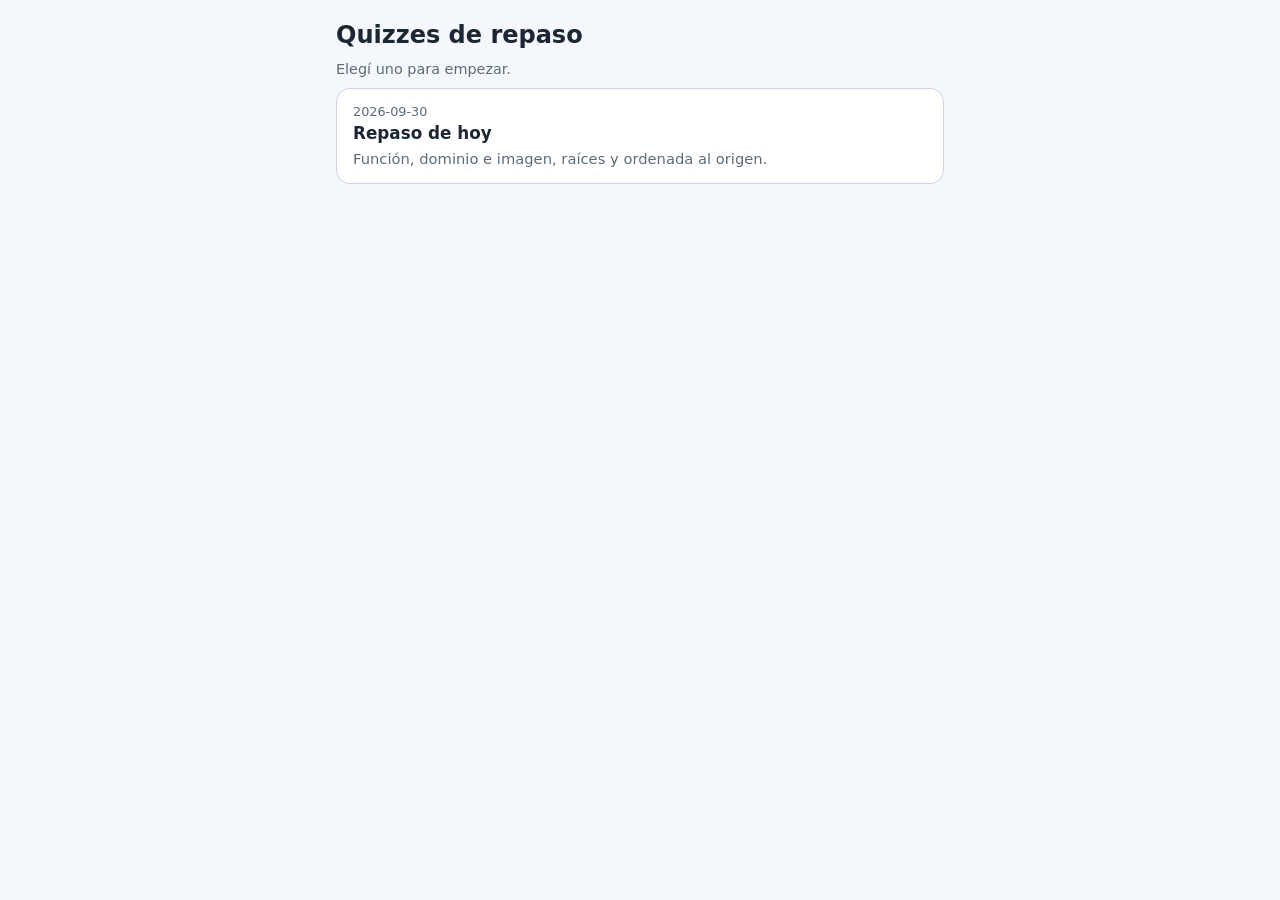
==== index.html @ d6e2f88b "Optimizar quiz para repaso: atajos de teclado, progreso guardado y accesibilidad Agrega atajos de te" ====
<!DOCTYPE html>
<html lang="es-AR">
<head>
<meta charset="utf-8">
<meta name="viewport" content="width=device-width, initial-scale=1, viewport-fit=cover">
<meta name="description" content="Quizzes cortos de repaso de matemática, con gráficos y explicaciones.">
<meta name="theme-color" content="#f4f7fb" media="(prefers-color-scheme: light)">
<meta name="theme-color" content="#10161d" media="(prefers-color-scheme: dark)">
<link rel="icon" type="image/svg+xml" href="favicon.svg">
<link rel="stylesheet" href="style.css?v=2">
<title>Quizzes de repaso</title>
</head>
<body>
<div id="app"><h1>Quizzes de repaso</h1><p class="tip">Cargando…</p></div>
<script>
(async () => {
  const app = document.getElementById("app");
  const esc = s => String(s).replace(/[&<>]/g, c => ({ "&": "&amp;", "<": "&lt;", ">": "&gt;" }[c]));
  const since = ts => {
    const d = Math.floor((Date.now() - ts) / 86400000);
    return d <= 0 ? "hoy" : d === 1 ? "ayer" : `hace ${d} días`;
  };
  const attempt = id => {
    try {
      const raw = localStorage.getItem("mq:" + id);
      return raw ? JSON.parse(raw) : null;
    } catch (e) { return null; }
  };
  try {
    const list = await (await fetch("quizzes/manifest.json", { cache: "no-cache" })).json();
    app.innerHTML = "<h1>Quizzes de repaso</h1><p class='tip'>Elegí uno para empezar.</p>" + list.map(q => {
      const a = attempt(q.id);
      const badge = a ? `<span class="chip">${a.good}/${a.total} · ${since(a.ts)}</span>` : "";
      return `<a class="item" href="quiz.html?q=${encodeURIComponent(q.id)}"><div class="fe">${esc(q.fecha || "")}</div><div class="ti">${esc(q.titulo)} ${badge}</div><div class="de">${esc(q.descripcion || "")}</div></a>`;
    }).join("");
  } catch (e) {
    app.innerHTML = "<h1>Quizzes de repaso</h1><p>No pude cargar la lista.</p>";
  }
})();
</script>
</body>
</html>
---- style.css ----
:root{
  box-sizing:border-box;
  padding-top:env(safe-area-inset-top,0px);
  padding-bottom:env(safe-area-inset-bottom,0px);
  --bg:#f4f7fb;--card:#ffffff;--text:#1d2733;--muted:#5d6b7a;--accent:#2b6cb0;--accent-soft:#e3eefb;
  --ok:#1a7f45;--ok-soft:#e0f4e8;--bad:#b83227;--bad-soft:#fbe5e2;--grid:#d9e0ea;--border:#cbd5e1;
  --blue:#1e6fd9;--green:#1f9d55;--hl:#e08a00;
}
@media (prefers-color-scheme: dark){
  :root:not([data-theme="light"]){
    --bg:#10161d;--card:#1a232d;--text:#e8edf3;--muted:#9aa8b8;--accent:#6aa9ee;--accent-soft:#1e3350;
    --ok:#5fd18c;--ok-soft:#173a29;--bad:#ff8a7d;--bad-soft:#40201d;--grid:#2e3b4a;--border:#3a4756;
    --blue:#5aa2ff;--green:#4fd389;--hl:#ffb347;
  }
}
:root[data-theme="dark"]{
  --bg:#10161d;--card:#1a232d;--text:#e8edf3;--muted:#9aa8b8;--accent:#6aa9ee;--accent-soft:#1e3350;
  --ok:#5fd18c;--ok-soft:#173a29;--bad:#ff8a7d;--bad-soft:#40201d;--grid:#2e3b4a;--border:#3a4756;
  --blue:#5aa2ff;--green:#4fd389;--hl:#ffb347;
}
html{scroll-padding-top:env(safe-area-inset-top,0px)}
*{box-sizing:border-box}
body{margin:0;background:var(--bg);color:var(--text);font-family:system-ui,-apple-system,"Segoe UI",Roboto,"Helvetica Neue",Arial,sans-serif;line-height:1.45;-webkit-text-size-adjust:100%}
#app{max-width:640px;margin:0 auto;padding:18px 16px 40px}
h1{font-size:1.5rem;margin:0 0 6px}
.card{background:var(--card);border:1px solid var(--border);border-radius:16px;padding:18px}
.prog{height:8px;background:var(--grid);border-radius:99px;overflow:hidden;margin-bottom:10px}
.prog>div{height:100%;background:var(--accent);border-radius:99px;transition:width .3s}
.meta{display:flex;justify-content:space-between;align-items:center;gap:8px;font-size:.85rem;color:var(--muted);margin-bottom:10px}
.chip{background:var(--accent-soft);color:var(--accent);padding:3px 10px;border-radius:99px;font-weight:600;font-size:.78rem}
.q{font-size:1.12rem;font-weight:600;margin:0 0 12px}
.gr{width:100%;height:auto;display:block;max-width:420px;margin:4px auto 12px;background:var(--card)}
.gr .gl{stroke:var(--grid);stroke-width:1}
.gr .ax{stroke:var(--text);stroke-width:1.6}
.gr .ln{stroke:var(--accent);stroke-width:2.6;fill:none;stroke-linejoin:round;stroke-linecap:round}
.gr .tk{fill:var(--muted);font-size:10.5px}
.gr .tt{fill:var(--text);font-size:11.5px;font-weight:600}
.gr .dt{fill:var(--accent)}
.gr .op{fill:var(--card);stroke:var(--accent);stroke-width:2.4}
.gr .ring{fill:none;stroke:var(--hl);stroke-width:2.6}
.gr .gd{stroke:var(--hl);stroke-width:1.6;stroke-dasharray:4 4}
.gr .bd{stroke:var(--blue);stroke-width:7;stroke-linecap:butt;opacity:.85}
.gr .bi{stroke:var(--green);stroke-width:7;stroke-linecap:butt;opacity:.85}
.lg{font-size:.82rem;color:var(--muted);text-align:center;margin:-4px 0 10px}
.sw{display:inline-block;width:18px;height:7px;border-radius:2px;vertical-align:middle;margin:0 4px 0 8px}
.opt{display:flex;gap:12px;align-items:flex-start;width:100%;min-height:52px;text-align:left;font:inherit;color:inherit;background:var(--card);border:2px solid var(--border);border-radius:12px;padding:12px 14px;margin:0 0 10px;cursor:pointer}
.opt:hover{border-color:var(--accent)}
.opt .let{flex:0 0 auto;width:26px;height:26px;border-radius:50%;background:var(--accent-soft);color:var(--accent);font-weight:700;display:flex;align-items:center;justify-content:center;font-size:.85rem}
.opt.ok{border-color:var(--ok);background:var(--ok-soft)}
.opt.bad{border-color:var(--bad);background:var(--bad-soft)}
.opt.dim{opacity:.55}
.opt[disabled]{cursor:default}
.opt:focus-visible,.btn:focus-visible{outline:3px solid var(--accent);outline-offset:2px}
#card:focus{outline:none}
@media (prefers-reduced-motion: no-preference){
  .opt.ok{animation:pop .3s ease}
  .opt.bad{animation:shake .3s ease}
  .score{animation:pop .4s ease}
}
@keyframes pop{0%{transform:scale(1)}50%{transform:scale(1.05)}100%{transform:scale(1)}}
@keyframes shake{0%,100%{transform:translateX(0)}25%{transform:translateX(-4px)}75%{transform:translateX(4px)}}
.fb{border-radius:12px;padding:12px 14px;margin:4px 0 12px;font-size:.96rem}
.fb.good{background:var(--ok-soft);border:1px solid var(--ok)}
.fb.wrong{background:var(--bad-soft);border:1px solid var(--bad)}
.btn{font:inherit;font-weight:700;color:#fff;background:var(--accent);border:0;border-radius:12px;padding:13px 20px;min-height:48px;cursor:pointer;width:100%}
:root[data-theme="dark"] .btn{color:#0b1520}
@media (prefers-color-scheme: dark){:root:not([data-theme="light"]) .btn{color:#0b1520}}
.btn.sec{background:transparent;color:var(--accent);border:2px solid var(--accent);margin-top:10px}
.score{font-size:2.6rem;font-weight:800;color:var(--accent);margin:4px 0}
.better{font-size:.92rem;color:var(--ok);font-weight:600;margin:2px 0 8px}
.row{display:flex;align-items:center;gap:10px;margin:10px 0}
.row .nm{flex:1 1 auto;font-size:.92rem}
.row .bar{flex:0 0 38%;height:10px;background:var(--grid);border-radius:99px;overflow:hidden}
.row .bar>div{height:100%;background:var(--ok)}
.row .n{flex:0 0 auto;font-weight:700;font-size:.9rem;min-width:36px;text-align:right}
.tip{font-size:.9rem;color:var(--muted);margin:2px 0 8px}
ul.ideas{padding-left:20px;margin:8px 0 14px}
a{color:var(--accent)}
.top{display:flex;justify-content:space-between;align-items:center;margin-bottom:12px;font-size:.9rem}
.top a{text-decoration:none;font-weight:600}
.item{display:block;text-decoration:none;color:inherit;background:var(--card);border:1px solid var(--border);border-radius:14px;padding:14px 16px;margin:0 0 12px}
.item:hover{border-color:var(--accent)}
.item .ti{font-weight:700;font-size:1.05rem}
.item .ti .chip{margin-left:6px;vertical-align:middle}
.item .fe{font-size:.8rem;color:var(--muted)}
.item .de{font-size:.92rem;color:var(--muted);margin-top:2px}
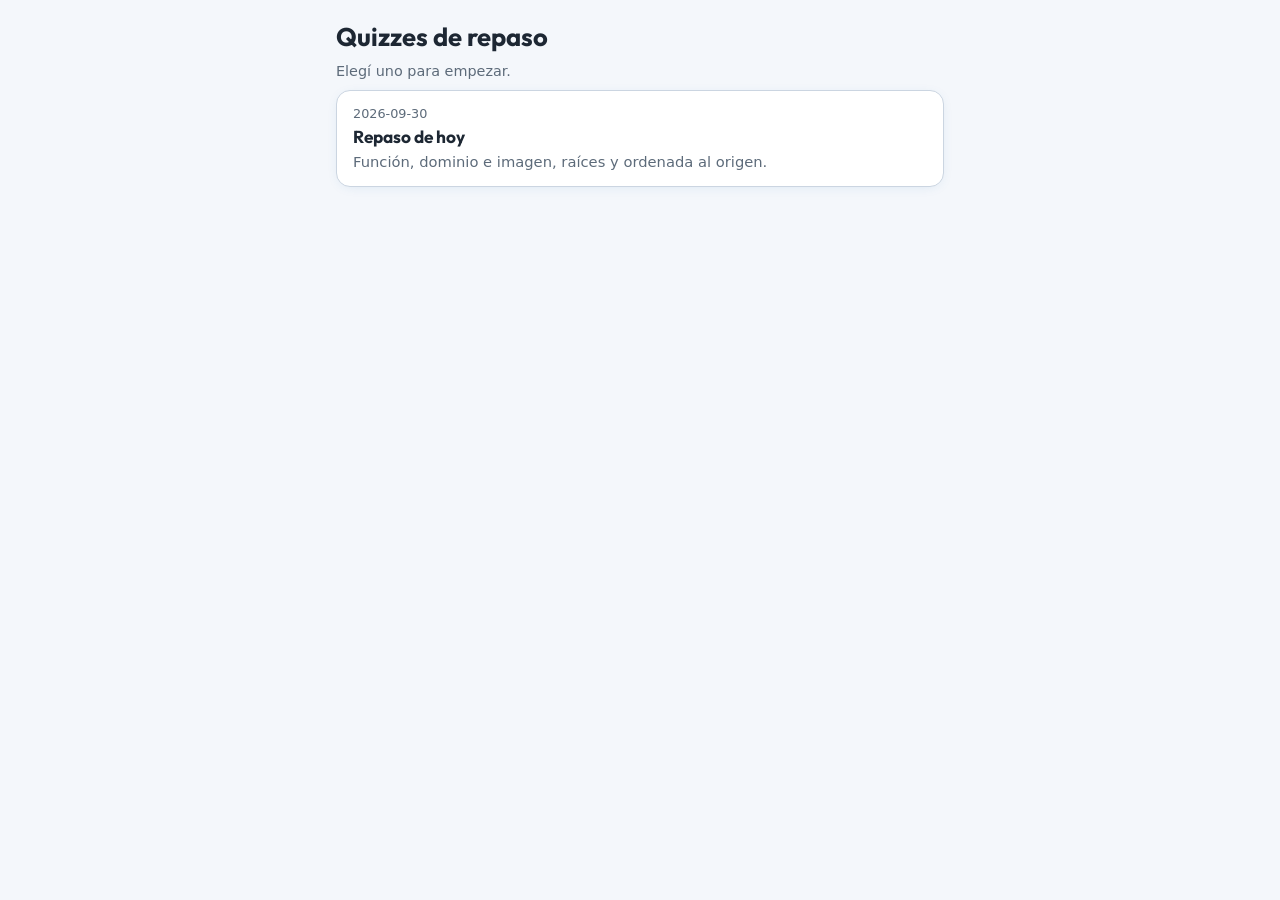
==== commit 7278ebb0: "Rediseñar la interfaz: tipografía, color por tema y anillo de puntaje Suma la fuente Outfit para tít" ====
--- a/index.html
+++ b/index.html
@@ -7,7 +7,10 @@
 <meta name="theme-color" content="#f4f7fb" media="(prefers-color-scheme: light)">
 <meta name="theme-color" content="#10161d" media="(prefers-color-scheme: dark)">
 <link rel="icon" type="image/svg+xml" href="favicon.svg">
-<link rel="stylesheet" href="style.css?v=2">
+<link rel="preconnect" href="https://fonts.googleapis.com">
+<link rel="preconnect" href="https://fonts.gstatic.com" crossorigin>
+<link href="https://fonts.googleapis.com/css2?family=Outfit:wght@500;700;800&display=swap" rel="stylesheet">
+<link rel="stylesheet" href="style.css?v=3">
 <title>Quizzes de repaso</title>
 </head>
 <body>
--- a/style.css
+++ b/style.css
@@ -2,32 +2,45 @@
   box-sizing:border-box;
   padding-top:env(safe-area-inset-top,0px);
   padding-bottom:env(safe-area-inset-bottom,0px);
-  --bg:#f4f7fb;--card:#ffffff;--text:#1d2733;--muted:#5d6b7a;--accent:#2b6cb0;--accent-soft:#e3eefb;
+  --font-display:"Outfit",system-ui,sans-serif;
+  --bg:#f4f7fb;--card:#ffffff;--text:#1d2733;--muted:#5d6b7a;--accent:#2b6cb0;--accent-soft:#e3eefb;--accent2:#7c3aed;
   --ok:#1a7f45;--ok-soft:#e0f4e8;--bad:#b83227;--bad-soft:#fbe5e2;--grid:#d9e0ea;--border:#cbd5e1;
-  --blue:#1e6fd9;--green:#1f9d55;--hl:#e08a00;
+  --blue:#1e6fd9;--green:#1f9d55;--hl:#e08a00;--shadow:rgba(43,108,176,.22);
+  --tag1:#7c3aed;--tag1-soft:#ede9fe;--tag2:#0d9488;--tag2-soft:#ccfbf1;--tag3:#b45309;--tag3-soft:#fef3c7;--tag4:#db2777;--tag4-soft:#fce7f3;
 }
 @media (prefers-color-scheme: dark){
   :root:not([data-theme="light"]){
-    --bg:#10161d;--card:#1a232d;--text:#e8edf3;--muted:#9aa8b8;--accent:#6aa9ee;--accent-soft:#1e3350;
+    --bg:#10161d;--card:#1a232d;--text:#e8edf3;--muted:#9aa8b8;--accent:#6aa9ee;--accent-soft:#1e3350;--accent2:#a78bfa;
     --ok:#5fd18c;--ok-soft:#173a29;--bad:#ff8a7d;--bad-soft:#40201d;--grid:#2e3b4a;--border:#3a4756;
-    --blue:#5aa2ff;--green:#4fd389;--hl:#ffb347;
+    --blue:#5aa2ff;--green:#4fd389;--hl:#ffb347;--shadow:rgba(0,0,0,.45);
+    --tag1:#a78bfa;--tag1-soft:#2e2350;--tag2:#2dd4bf;--tag2-soft:#0f3b37;--tag3:#fbbf24;--tag3-soft:#453210;--tag4:#f472b6;--tag4-soft:#4a1530;
   }
 }
 :root[data-theme="dark"]{
-  --bg:#10161d;--card:#1a232d;--text:#e8edf3;--muted:#9aa8b8;--accent:#6aa9ee;--accent-soft:#1e3350;
+  --bg:#10161d;--card:#1a232d;--text:#e8edf3;--muted:#9aa8b8;--accent:#6aa9ee;--accent-soft:#1e3350;--accent2:#a78bfa;
   --ok:#5fd18c;--ok-soft:#173a29;--bad:#ff8a7d;--bad-soft:#40201d;--grid:#2e3b4a;--border:#3a4756;
-  --blue:#5aa2ff;--green:#4fd389;--hl:#ffb347;
+  --blue:#5aa2ff;--green:#4fd389;--hl:#ffb347;--shadow:rgba(0,0,0,.45);
+  --tag1:#a78bfa;--tag1-soft:#2e2350;--tag2:#2dd4bf;--tag2-soft:#0f3b37;--tag3:#fbbf24;--tag3-soft:#453210;--tag4:#f472b6;--tag4-soft:#4a1530;
 }
 html{scroll-padding-top:env(safe-area-inset-top,0px)}
 *{box-sizing:border-box}
 body{margin:0;background:var(--bg);color:var(--text);font-family:system-ui,-apple-system,"Segoe UI",Roboto,"Helvetica Neue",Arial,sans-serif;line-height:1.45;-webkit-text-size-adjust:100%}
 #app{max-width:640px;margin:0 auto;padding:18px 16px 40px}
-h1{font-size:1.5rem;margin:0 0 6px}
-.card{background:var(--card);border:1px solid var(--border);border-radius:16px;padding:18px}
+h1{font-family:var(--font-display);font-size:1.6rem;font-weight:700;margin:0 0 6px}
+.card{background:var(--card);border:1px solid var(--border);border-radius:16px;padding:18px;box-shadow:0 2px 14px -6px var(--shadow)}
 .prog{height:8px;background:var(--grid);border-radius:99px;overflow:hidden;margin-bottom:10px}
-.prog>div{height:100%;background:var(--accent);border-radius:99px;transition:width .3s}
+.prog>div{height:100%;background:linear-gradient(90deg,var(--accent),var(--accent2));border-radius:99px;transition:width .3s}
 .meta{display:flex;justify-content:space-between;align-items:center;gap:8px;font-size:.85rem;color:var(--muted);margin-bottom:10px}
-.chip{background:var(--accent-soft);color:var(--accent);padding:3px 10px;border-radius:99px;font-weight:600;font-size:.78rem}
+.chip{font-family:var(--font-display);background:var(--accent-soft);color:var(--accent);padding:3px 10px;border-radius:99px;font-weight:600;font-size:.78rem}
+.chip.t1{background:var(--tag1-soft);color:var(--tag1)}
+.chip.t2{background:var(--tag2-soft);color:var(--tag2)}
+.chip.t3{background:var(--tag3-soft);color:var(--tag3)}
+.chip.t4{background:var(--tag4-soft);color:var(--tag4)}
+.dot{width:10px;height:10px;border-radius:50%;flex:0 0 auto;background:var(--accent)}
+.dot.t1{background:var(--tag1)}
+.dot.t2{background:var(--tag2)}
+.dot.t3{background:var(--tag3)}
+.dot.t4{background:var(--tag4)}
 .q{font-size:1.12rem;font-weight:600;margin:0 0 12px}
 .gr{width:100%;height:auto;display:block;max-width:420px;margin:4px auto 12px;background:var(--card)}
 .gr .gl{stroke:var(--grid);stroke-width:1}
@@ -59,17 +72,26 @@
 }
 @keyframes pop{0%{transform:scale(1)}50%{transform:scale(1.05)}100%{transform:scale(1)}}
 @keyframes shake{0%,100%{transform:translateX(0)}25%{transform:translateX(-4px)}75%{transform:translateX(4px)}}
-.fb{border-radius:12px;padding:12px 14px;margin:4px 0 12px;font-size:.96rem}
+.fb{display:flex;gap:10px;align-items:flex-start;border-radius:12px;padding:12px 14px;margin:4px 0 12px;font-size:.96rem}
 .fb.good{background:var(--ok-soft);border:1px solid var(--ok)}
 .fb.wrong{background:var(--bad-soft);border:1px solid var(--bad)}
-.btn{font:inherit;font-weight:700;color:#fff;background:var(--accent);border:0;border-radius:12px;padding:13px 20px;min-height:48px;cursor:pointer;width:100%}
+.fi{flex:0 0 auto;width:22px;height:22px;margin-top:2px}
+.fi.good{fill:var(--ok)}
+.fi.wrong{fill:var(--bad)}
+.btn{font:inherit;font-family:var(--font-display);font-weight:700;color:#fff;background:linear-gradient(135deg,var(--accent),var(--accent2));border:0;border-radius:12px;padding:13px 20px;min-height:48px;cursor:pointer;width:100%;box-shadow:0 6px 16px -6px var(--shadow);transition:transform .15s ease}
+.btn:active{transform:scale(.97)}
 :root[data-theme="dark"] .btn{color:#0b1520}
 @media (prefers-color-scheme: dark){:root:not([data-theme="light"]) .btn{color:#0b1520}}
-.btn.sec{background:transparent;color:var(--accent);border:2px solid var(--accent);margin-top:10px}
-.score{font-size:2.6rem;font-weight:800;color:var(--accent);margin:4px 0}
+.btn.sec{background:transparent;color:var(--accent);border:2px solid var(--accent);margin-top:10px;box-shadow:none}
+.ring-sc{width:150px;height:150px;display:block;margin:4px auto}
+.ring-bg{fill:none;stroke:var(--grid);stroke-width:12}
+.ring-fg{fill:none;stroke:var(--accent);stroke-width:12;stroke-linecap:round;transform-origin:65px 65px;transform:rotate(-90deg)}
+@media (prefers-reduced-motion: no-preference){.ring-fg{transition:stroke-dashoffset .7s ease}}
+.ring-n{fill:var(--text);font-family:var(--font-display);font-size:26px;font-weight:800}
+.ring-l{fill:var(--muted);font-size:11px}
 .better{font-size:.92rem;color:var(--ok);font-weight:600;margin:2px 0 8px}
 .row{display:flex;align-items:center;gap:10px;margin:10px 0}
-.row .nm{flex:1 1 auto;font-size:.92rem}
+.row .nm{flex:1 1 auto;font-size:.92rem;display:flex;align-items:center;gap:8px}
 .row .bar{flex:0 0 38%;height:10px;background:var(--grid);border-radius:99px;overflow:hidden}
 .row .bar>div{height:100%;background:var(--ok)}
 .row .n{flex:0 0 auto;font-weight:700;font-size:.9rem;min-width:36px;text-align:right}
@@ -78,9 +100,9 @@
 a{color:var(--accent)}
 .top{display:flex;justify-content:space-between;align-items:center;margin-bottom:12px;font-size:.9rem}
 .top a{text-decoration:none;font-weight:600}
-.item{display:block;text-decoration:none;color:inherit;background:var(--card);border:1px solid var(--border);border-radius:14px;padding:14px 16px;margin:0 0 12px}
-.item:hover{border-color:var(--accent)}
-.item .ti{font-weight:700;font-size:1.05rem}
+.item{display:block;text-decoration:none;color:inherit;background:var(--card);border:1px solid var(--border);border-radius:14px;padding:14px 16px;margin:0 0 12px;box-shadow:0 2px 14px -6px var(--shadow);transition:transform .15s ease}
+.item:hover{border-color:var(--accent);transform:translateY(-2px)}
+.item .ti{font-family:var(--font-display);font-weight:700;font-size:1.08rem}
 .item .ti .chip{margin-left:6px;vertical-align:middle}
 .item .fe{font-size:.8rem;color:var(--muted)}
 .item .de{font-size:.92rem;color:var(--muted);margin-top:2px}
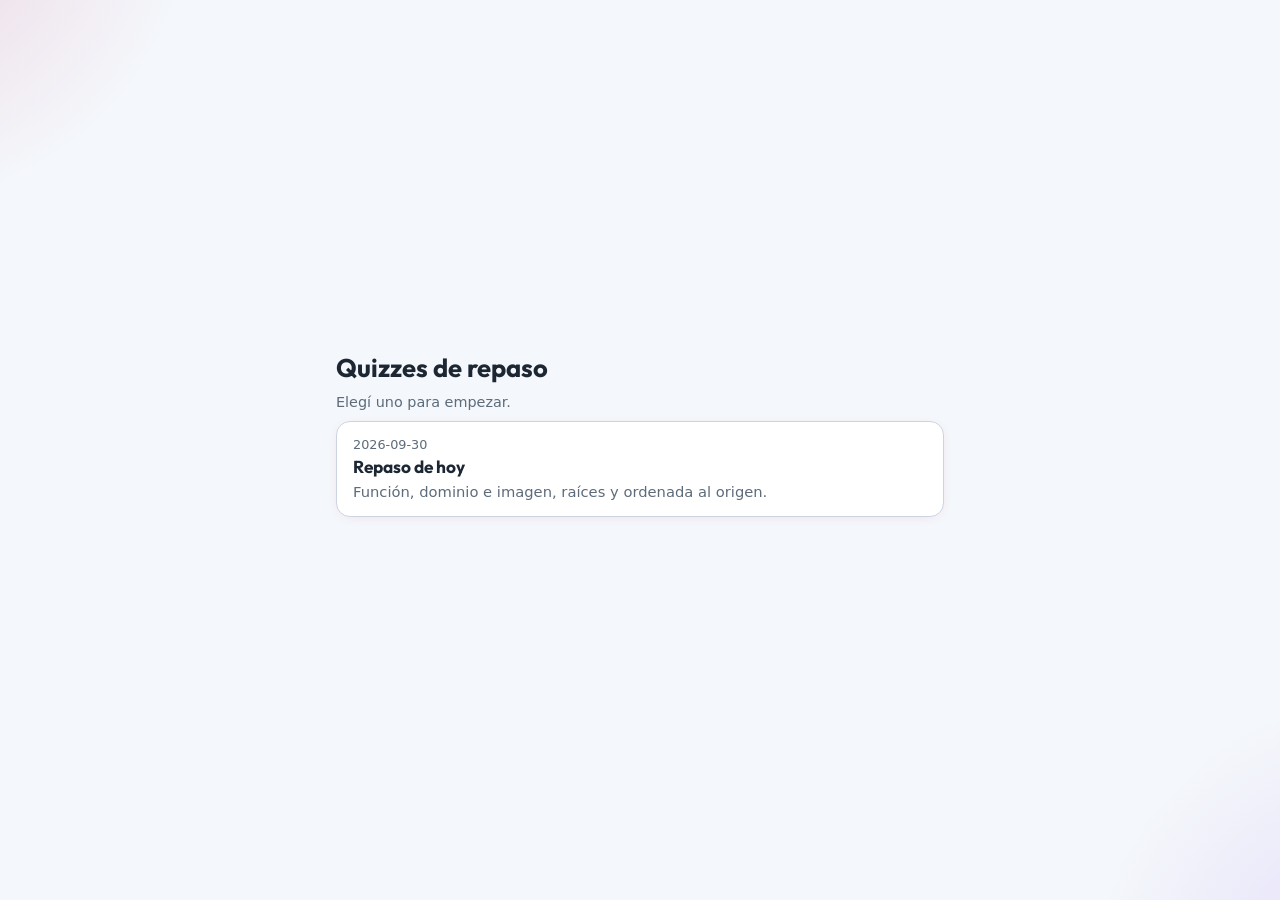
==== commit 0621b790: "Paleta más vibrante, letras de opciones a color, confetti y centrado vertical Reemplaza el celeste c" ====
--- a/index.html
+++ b/index.html
@@ -10,7 +10,7 @@
 <link rel="preconnect" href="https://fonts.googleapis.com">
 <link rel="preconnect" href="https://fonts.gstatic.com" crossorigin>
 <link href="https://fonts.googleapis.com/css2?family=Outfit:wght@500;700;800&display=swap" rel="stylesheet">
-<link rel="stylesheet" href="style.css?v=3">
+<link rel="stylesheet" href="style.css?v=4">
 <title>Quizzes de repaso</title>
 </head>
 <body>
--- a/style.css
+++ b/style.css
@@ -3,29 +3,38 @@
   padding-top:env(safe-area-inset-top,0px);
   padding-bottom:env(safe-area-inset-bottom,0px);
   --font-display:"Outfit",system-ui,sans-serif;
-  --bg:#f4f7fb;--card:#ffffff;--text:#1d2733;--muted:#5d6b7a;--accent:#2b6cb0;--accent-soft:#e3eefb;--accent2:#7c3aed;
+  --bg:#f4f7fb;--card:#ffffff;--text:#1d2733;--muted:#5d6b7a;--accent:#c2255c;--accent-soft:#fde3ef;--accent2:#7c3aed;
   --ok:#1a7f45;--ok-soft:#e0f4e8;--bad:#b83227;--bad-soft:#fbe5e2;--grid:#d9e0ea;--border:#cbd5e1;
-  --blue:#1e6fd9;--green:#1f9d55;--hl:#e08a00;--shadow:rgba(43,108,176,.22);
-  --tag1:#7c3aed;--tag1-soft:#ede9fe;--tag2:#0d9488;--tag2-soft:#ccfbf1;--tag3:#b45309;--tag3-soft:#fef3c7;--tag4:#db2777;--tag4-soft:#fce7f3;
+  --blue:#1e6fd9;--green:#1f9d55;--hl:#e08a00;--shadow:rgba(194,37,92,.2);
+  --blob1:rgba(194,37,92,.16);--blob2:rgba(124,58,237,.14);
+  --tag1:#7c3aed;--tag1-soft:#ede9fe;--tag2:#0d9488;--tag2-soft:#ccfbf1;--tag3:#c2410c;--tag3-soft:#ffedd5;--tag4:#2b6cb0;--tag4-soft:#e3eefb;
 }
 @media (prefers-color-scheme: dark){
   :root:not([data-theme="light"]){
-    --bg:#10161d;--card:#1a232d;--text:#e8edf3;--muted:#9aa8b8;--accent:#6aa9ee;--accent-soft:#1e3350;--accent2:#a78bfa;
+    --bg:#10161d;--card:#1a232d;--text:#e8edf3;--muted:#9aa8b8;--accent:#ff8fc7;--accent-soft:#3a1f30;--accent2:#a78bfa;
     --ok:#5fd18c;--ok-soft:#173a29;--bad:#ff8a7d;--bad-soft:#40201d;--grid:#2e3b4a;--border:#3a4756;
     --blue:#5aa2ff;--green:#4fd389;--hl:#ffb347;--shadow:rgba(0,0,0,.45);
-    --tag1:#a78bfa;--tag1-soft:#2e2350;--tag2:#2dd4bf;--tag2-soft:#0f3b37;--tag3:#fbbf24;--tag3-soft:#453210;--tag4:#f472b6;--tag4-soft:#4a1530;
+    --blob1:rgba(255,143,199,.16);--blob2:rgba(167,139,250,.16);
+    --tag1:#a78bfa;--tag1-soft:#2e2350;--tag2:#2dd4bf;--tag2-soft:#0f3b37;--tag3:#fb923c;--tag3-soft:#452710;--tag4:#6aa9ee;--tag4-soft:#1e3350;
   }
 }
 :root[data-theme="dark"]{
-  --bg:#10161d;--card:#1a232d;--text:#e8edf3;--muted:#9aa8b8;--accent:#6aa9ee;--accent-soft:#1e3350;--accent2:#a78bfa;
+  --bg:#10161d;--card:#1a232d;--text:#e8edf3;--muted:#9aa8b8;--accent:#ff8fc7;--accent-soft:#3a1f30;--accent2:#a78bfa;
   --ok:#5fd18c;--ok-soft:#173a29;--bad:#ff8a7d;--bad-soft:#40201d;--grid:#2e3b4a;--border:#3a4756;
   --blue:#5aa2ff;--green:#4fd389;--hl:#ffb347;--shadow:rgba(0,0,0,.45);
-  --tag1:#a78bfa;--tag1-soft:#2e2350;--tag2:#2dd4bf;--tag2-soft:#0f3b37;--tag3:#fbbf24;--tag3-soft:#453210;--tag4:#f472b6;--tag4-soft:#4a1530;
+  --blob1:rgba(255,143,199,.16);--blob2:rgba(167,139,250,.16);
+  --tag1:#a78bfa;--tag1-soft:#2e2350;--tag2:#2dd4bf;--tag2-soft:#0f3b37;--tag3:#fb923c;--tag3-soft:#452710;--tag4:#6aa9ee;--tag4-soft:#1e3350;
 }
 html{scroll-padding-top:env(safe-area-inset-top,0px)}
 *{box-sizing:border-box}
-body{margin:0;background:var(--bg);color:var(--text);font-family:system-ui,-apple-system,"Segoe UI",Roboto,"Helvetica Neue",Arial,sans-serif;line-height:1.45;-webkit-text-size-adjust:100%}
-#app{max-width:640px;margin:0 auto;padding:18px 16px 40px}
+body{
+  margin:0;color:var(--text);font-family:system-ui,-apple-system,"Segoe UI",Roboto,"Helvetica Neue",Arial,sans-serif;line-height:1.45;-webkit-text-size-adjust:100%;
+  background:radial-gradient(420px circle at -8% -10%,var(--blob1),transparent 70%),radial-gradient(420px circle at 108% 110%,var(--blob2),transparent 70%),var(--bg);
+  background-attachment:fixed;
+  min-height:100vh;min-height:100dvh;display:flex;flex-direction:column;
+  justify-content:center;justify-content:safe center;
+}
+#app{width:100%;max-width:640px;margin:0 auto;padding:18px 16px 40px}
 h1{font-family:var(--font-display);font-size:1.6rem;font-weight:700;margin:0 0 6px}
 .card{background:var(--card);border:1px solid var(--border);border-radius:16px;padding:18px;box-shadow:0 2px 14px -6px var(--shadow)}
 .prog{height:8px;background:var(--grid);border-radius:99px;overflow:hidden;margin-bottom:10px}
@@ -59,6 +68,9 @@
 .opt{display:flex;gap:12px;align-items:flex-start;width:100%;min-height:52px;text-align:left;font:inherit;color:inherit;background:var(--card);border:2px solid var(--border);border-radius:12px;padding:12px 14px;margin:0 0 10px;cursor:pointer}
 .opt:hover{border-color:var(--accent)}
 .opt .let{flex:0 0 auto;width:26px;height:26px;border-radius:50%;background:var(--accent-soft);color:var(--accent);font-weight:700;display:flex;align-items:center;justify-content:center;font-size:.85rem}
+.opt .let.t1{background:var(--tag1-soft);color:var(--tag1)}
+.opt .let.t2{background:var(--tag2-soft);color:var(--tag2)}
+.opt .let.t3{background:var(--tag3-soft);color:var(--tag3)}
 .opt.ok{border-color:var(--ok);background:var(--ok-soft)}
 .opt.bad{border-color:var(--bad);background:var(--bad-soft)}
 .opt.dim{opacity:.55}
@@ -68,10 +80,14 @@
 @media (prefers-reduced-motion: no-preference){
   .opt.ok{animation:pop .3s ease}
   .opt.bad{animation:shake .3s ease}
-  .score{animation:pop .4s ease}
+  .ring-n{animation:pop .4s ease}
 }
 @keyframes pop{0%{transform:scale(1)}50%{transform:scale(1.05)}100%{transform:scale(1)}}
 @keyframes shake{0%,100%{transform:translateX(0)}25%{transform:translateX(-4px)}75%{transform:translateX(4px)}}
+.confetti{position:fixed;inset:0;pointer-events:none;overflow:hidden;z-index:50}
+.confetti span{position:absolute;top:-24px;width:8px;height:14px;border-radius:2px;opacity:.9;animation:fall linear forwards}
+@keyframes fall{to{transform:translateY(112vh) rotate(360deg);opacity:.15}}
+@media (prefers-reduced-motion: reduce){.confetti{display:none}}
 .fb{display:flex;gap:10px;align-items:flex-start;border-radius:12px;padding:12px 14px;margin:4px 0 12px;font-size:.96rem}
 .fb.good{background:var(--ok-soft);border:1px solid var(--ok)}
 .fb.wrong{background:var(--bad-soft);border:1px solid var(--bad)}
@@ -85,9 +101,9 @@
 .btn.sec{background:transparent;color:var(--accent);border:2px solid var(--accent);margin-top:10px;box-shadow:none}
 .ring-sc{width:150px;height:150px;display:block;margin:4px auto}
 .ring-bg{fill:none;stroke:var(--grid);stroke-width:12}
-.ring-fg{fill:none;stroke:var(--accent);stroke-width:12;stroke-linecap:round;transform-origin:65px 65px;transform:rotate(-90deg)}
+.ring-fg{fill:none;stroke:url(#ringGrad);stroke-width:12;stroke-linecap:round;transform-origin:65px 65px;transform:rotate(-90deg)}
 @media (prefers-reduced-motion: no-preference){.ring-fg{transition:stroke-dashoffset .7s ease}}
-.ring-n{fill:var(--text);font-family:var(--font-display);font-size:26px;font-weight:800}
+.ring-n{fill:var(--text);font-family:var(--font-display);font-size:26px;font-weight:800;transform-box:fill-box;transform-origin:center}
 .ring-l{fill:var(--muted);font-size:11px}
 .better{font-size:.92rem;color:var(--ok);font-weight:600;margin:2px 0 8px}
 .row{display:flex;align-items:center;gap:10px;margin:10px 0}
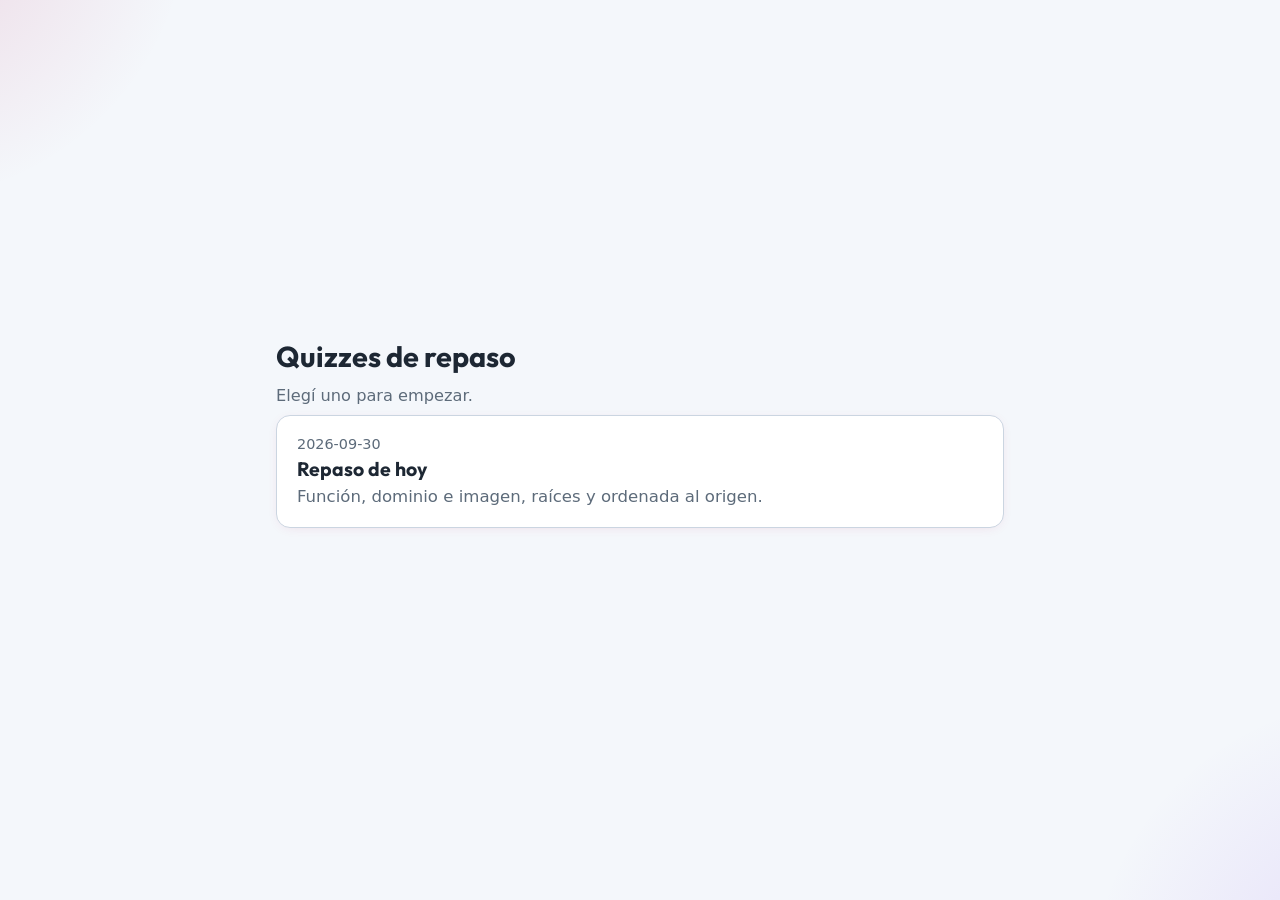
==== commit 19c33781: "Escalar la interfaz en pantallas de escritorio En desktop la tarjeta quedaba con el mismo tamaño pen" ====
--- a/index.html
+++ b/index.html
@@ -10,7 +10,7 @@
 <link rel="preconnect" href="https://fonts.googleapis.com">
 <link rel="preconnect" href="https://fonts.gstatic.com" crossorigin>
 <link href="https://fonts.googleapis.com/css2?family=Outfit:wght@500;700;800&display=swap" rel="stylesheet">
-<link rel="stylesheet" href="style.css?v=4">
+<link rel="stylesheet" href="style.css?v=5">
 <title>Quizzes de repaso</title>
 </head>
 <body>
--- a/style.css
+++ b/style.css
@@ -123,3 +123,15 @@
 .item .fe{font-size:.8rem;color:var(--muted)}
 .item .de{font-size:.92rem;color:var(--muted);margin-top:2px}
 
+@media (min-width:860px){
+  html{font-size:18px}
+  #app{max-width:760px;padding:32px 16px 56px}
+  .card{padding:28px}
+  .btn{padding:16px 22px}
+  .opt{padding:16px 18px;min-height:60px}
+  .opt .let{width:32px;height:32px;font-size:1rem}
+  .gr{max-width:520px}
+  .ring-sc{width:190px;height:190px}
+  .item{padding:18px 20px}
+}
+
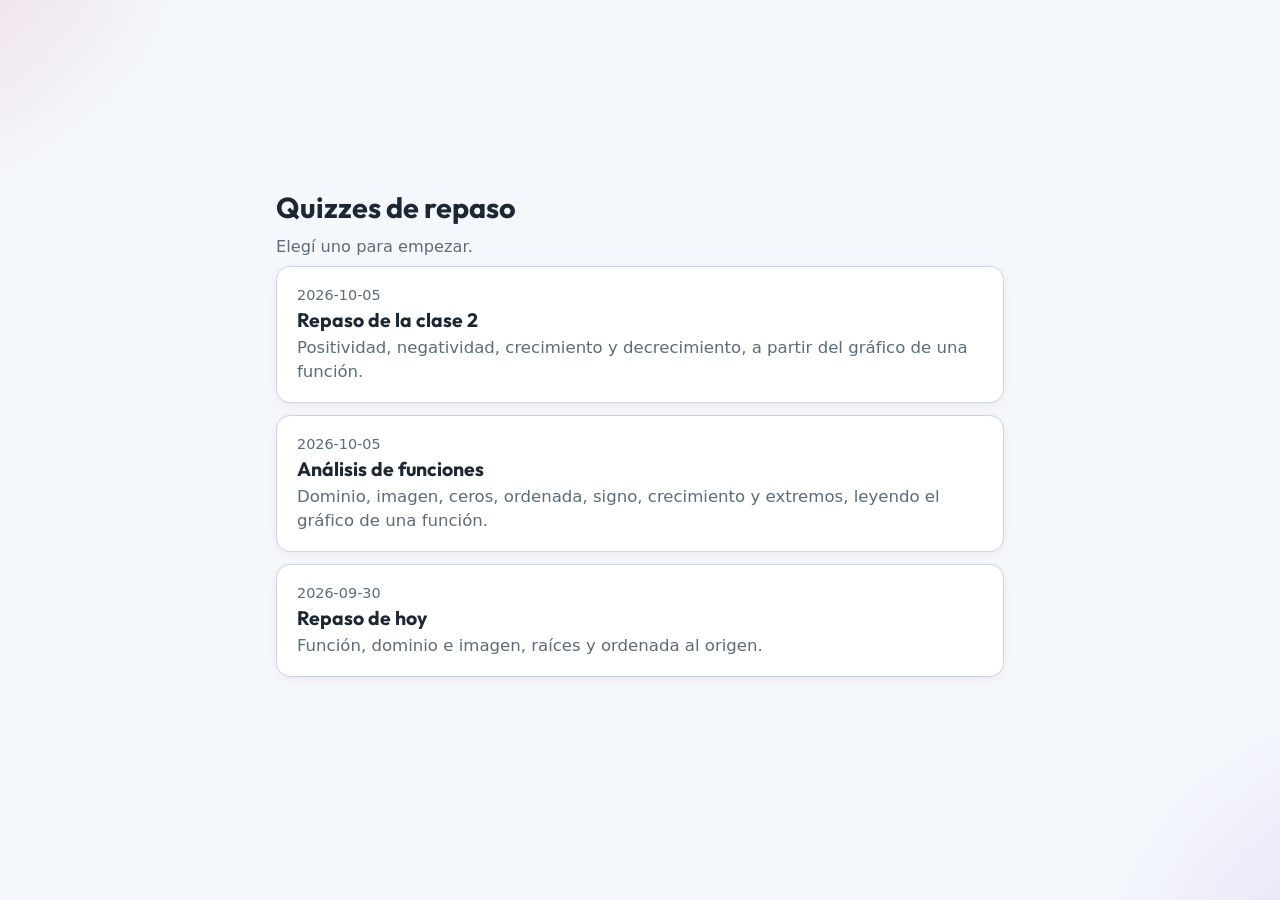
==== commit ab89bdcc: "Agregar quizzes de análisis de funciones (clase-02 y clase-03) Suma preguntas con opciones gráficas " ====
--- a/index.html
+++ b/index.html
@@ -4,13 +4,12 @@
 <meta charset="utf-8">
 <meta name="viewport" content="width=device-width, initial-scale=1, viewport-fit=cover">
 <meta name="description" content="Quizzes cortos de repaso de matemática, con gráficos y explicaciones.">
-<meta name="theme-color" content="#f4f7fb" media="(prefers-color-scheme: light)">
-<meta name="theme-color" content="#10161d" media="(prefers-color-scheme: dark)">
+<meta name="theme-color" content="#f4f7fb">
 <link rel="icon" type="image/svg+xml" href="favicon.svg">
 <link rel="preconnect" href="https://fonts.googleapis.com">
 <link rel="preconnect" href="https://fonts.gstatic.com" crossorigin>
 <link href="https://fonts.googleapis.com/css2?family=Outfit:wght@500;700;800&display=swap" rel="stylesheet">
-<link rel="stylesheet" href="style.css?v=5">
+<link rel="stylesheet" href="style.css?v=7">
 <title>Quizzes de repaso</title>
 </head>
 <body>
--- a/style.css
+++ b/style.css
@@ -8,22 +8,6 @@
   --blue:#1e6fd9;--green:#1f9d55;--hl:#e08a00;--shadow:rgba(194,37,92,.2);
   --blob1:rgba(194,37,92,.16);--blob2:rgba(124,58,237,.14);
   --tag1:#7c3aed;--tag1-soft:#ede9fe;--tag2:#0d9488;--tag2-soft:#ccfbf1;--tag3:#c2410c;--tag3-soft:#ffedd5;--tag4:#2b6cb0;--tag4-soft:#e3eefb;
-}
-@media (prefers-color-scheme: dark){
-  :root:not([data-theme="light"]){
-    --bg:#10161d;--card:#1a232d;--text:#e8edf3;--muted:#9aa8b8;--accent:#ff8fc7;--accent-soft:#3a1f30;--accent2:#a78bfa;
-    --ok:#5fd18c;--ok-soft:#173a29;--bad:#ff8a7d;--bad-soft:#40201d;--grid:#2e3b4a;--border:#3a4756;
-    --blue:#5aa2ff;--green:#4fd389;--hl:#ffb347;--shadow:rgba(0,0,0,.45);
-    --blob1:rgba(255,143,199,.16);--blob2:rgba(167,139,250,.16);
-    --tag1:#a78bfa;--tag1-soft:#2e2350;--tag2:#2dd4bf;--tag2-soft:#0f3b37;--tag3:#fb923c;--tag3-soft:#452710;--tag4:#6aa9ee;--tag4-soft:#1e3350;
-  }
-}
-:root[data-theme="dark"]{
-  --bg:#10161d;--card:#1a232d;--text:#e8edf3;--muted:#9aa8b8;--accent:#ff8fc7;--accent-soft:#3a1f30;--accent2:#a78bfa;
-  --ok:#5fd18c;--ok-soft:#173a29;--bad:#ff8a7d;--bad-soft:#40201d;--grid:#2e3b4a;--border:#3a4756;
-  --blue:#5aa2ff;--green:#4fd389;--hl:#ffb347;--shadow:rgba(0,0,0,.45);
-  --blob1:rgba(255,143,199,.16);--blob2:rgba(167,139,250,.16);
-  --tag1:#a78bfa;--tag1-soft:#2e2350;--tag2:#2dd4bf;--tag2-soft:#0f3b37;--tag3:#fb923c;--tag3-soft:#452710;--tag4:#6aa9ee;--tag4-soft:#1e3350;
 }
 html{scroll-padding-top:env(safe-area-inset-top,0px)}
 *{box-sizing:border-box}
@@ -75,6 +59,13 @@
 .opt.bad{border-color:var(--bad);background:var(--bad-soft)}
 .opt.dim{opacity:.55}
 .opt[disabled]{cursor:default}
+#opts.grid2{display:flex;flex-direction:column;gap:10px}
+.opt.og{flex-direction:column;align-items:center;gap:4px;min-height:auto}
+.opt.og .mini-gr{width:100%}
+.opt.og .mini-gr .gr{max-width:260px;margin:2px auto 0;background:transparent}
+@media (min-width:560px){
+  #opts.grid2{display:grid;grid-template-columns:1fr 1fr}
+}
 .opt:focus-visible,.btn:focus-visible{outline:3px solid var(--accent);outline-offset:2px}
 #card:focus{outline:none}
 @media (prefers-reduced-motion: no-preference){
@@ -96,8 +87,6 @@
 .fi.wrong{fill:var(--bad)}
 .btn{font:inherit;font-family:var(--font-display);font-weight:700;color:#fff;background:linear-gradient(135deg,var(--accent),var(--accent2));border:0;border-radius:12px;padding:13px 20px;min-height:48px;cursor:pointer;width:100%;box-shadow:0 6px 16px -6px var(--shadow);transition:transform .15s ease}
 .btn:active{transform:scale(.97)}
-:root[data-theme="dark"] .btn{color:#0b1520}
-@media (prefers-color-scheme: dark){:root:not([data-theme="light"]) .btn{color:#0b1520}}
 .btn.sec{background:transparent;color:var(--accent);border:2px solid var(--accent);margin-top:10px;box-shadow:none}
 .ring-sc{width:150px;height:150px;display:block;margin:4px auto}
 .ring-bg{fill:none;stroke:var(--grid);stroke-width:12}
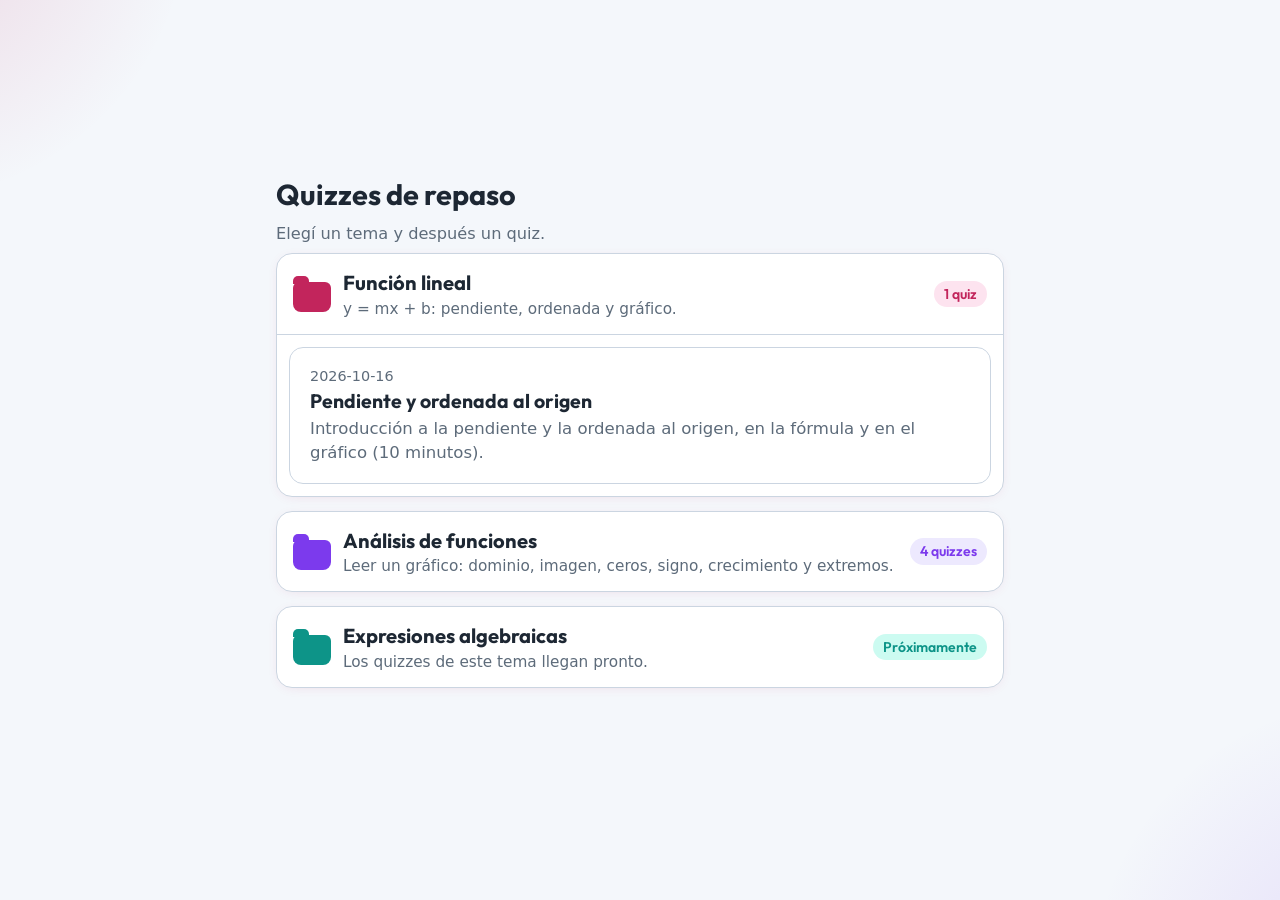
==== commit 3f1626b8: "Organizar los quizzes en carpetas por tema y renombrarlos por contenido Los quizzes pasan a quizzes/" ====
--- a/index.html
+++ b/index.html
@@ -9,7 +9,7 @@
 <link rel="preconnect" href="https://fonts.googleapis.com">
 <link rel="preconnect" href="https://fonts.gstatic.com" crossorigin>
 <link href="https://fonts.googleapis.com/css2?family=Outfit:wght@500;700;800&display=swap" rel="stylesheet">
-<link rel="stylesheet" href="style.css?v=7">
+<link rel="stylesheet" href="style.css?v=8">
 <title>Quizzes de repaso</title>
 </head>
 <body>
@@ -29,11 +29,18 @@
     } catch (e) { return null; }
   };
   try {
-    const list = await (await fetch("quizzes/manifest.json", { cache: "no-cache" })).json();
-    app.innerHTML = "<h1>Quizzes de repaso</h1><p class='tip'>Elegí uno para empezar.</p>" + list.map(q => {
+    const man = await (await fetch("quizzes/manifest.json", { cache: "no-cache" })).json();
+    const card = q => {
       const a = attempt(q.id);
       const badge = a ? `<span class="chip">${a.good}/${a.total} · ${since(a.ts)}</span>` : "";
       return `<a class="item" href="quiz.html?q=${encodeURIComponent(q.id)}"><div class="fe">${esc(q.fecha || "")}</div><div class="ti">${esc(q.titulo)} ${badge}</div><div class="de">${esc(q.descripcion || "")}</div></a>`;
+    };
+    const sel = new URLSearchParams(location.search).get("c");
+    app.innerHTML = "<h1>Quizzes de repaso</h1><p class='tip'>Elegí un tema y después un quiz.</p>" + man.carpetas.map((c, i) => {
+      const qs = man.quizzes.filter(q => q.carpeta === c.id);
+      const n = qs.length ? `${qs.length} quiz${qs.length > 1 ? "zes" : ""}` : "Próximamente";
+      const abierta = sel ? sel === c.id : i === 0;
+      return `<details class="folder t${i % 5}"${abierta && qs.length ? " open" : ""}><summary><span class="fi-ic" aria-hidden="true"></span><span class="ft"><b>${esc(c.titulo)}</b><small>${esc(c.descripcion || "")}</small></span><span class="chip t${i % 5}">${n}</span></summary>${qs.map(card).join("")}</details>`;
     }).join("");
   } catch (e) {
     app.innerHTML = "<h1>Quizzes de repaso</h1><p>No pude cargar la lista.</p>";
--- a/style.css
+++ b/style.css
@@ -124,3 +124,18 @@
   .item{padding:18px 20px}
 }
 
+.folder{margin:0 0 14px;background:var(--card);border:1px solid var(--border);border-radius:16px;box-shadow:0 2px 14px -6px var(--shadow);overflow:hidden}
+.folder>summary{display:flex;align-items:center;gap:12px;padding:14px 16px;cursor:pointer;list-style:none}
+.folder>summary::-webkit-details-marker{display:none}
+.folder .fi-ic{flex:0 0 auto;width:38px;height:30px;border-radius:6px 6px 8px 8px;background:var(--accent);position:relative;margin-top:6px}
+.folder .fi-ic::before{content:"";position:absolute;top:-6px;left:0;width:16px;height:8px;border-radius:5px 5px 0 0;background:inherit}
+.folder.t1 .fi-ic{background:var(--tag1)}
+.folder.t2 .fi-ic{background:var(--tag2)}
+.folder.t3 .fi-ic{background:var(--tag3)}
+.folder.t4 .fi-ic{background:var(--tag4)}
+.folder .ft{flex:1 1 auto;display:flex;flex-direction:column;min-width:0}
+.folder .ft b{font-family:var(--font-display);font-size:1.12rem}
+.folder .ft small{color:var(--muted);font-size:.85rem}
+.folder[open]>summary{border-bottom:1px solid var(--border)}
+.folder .item{margin:12px;box-shadow:none}
+.folder .chip{white-space:nowrap}
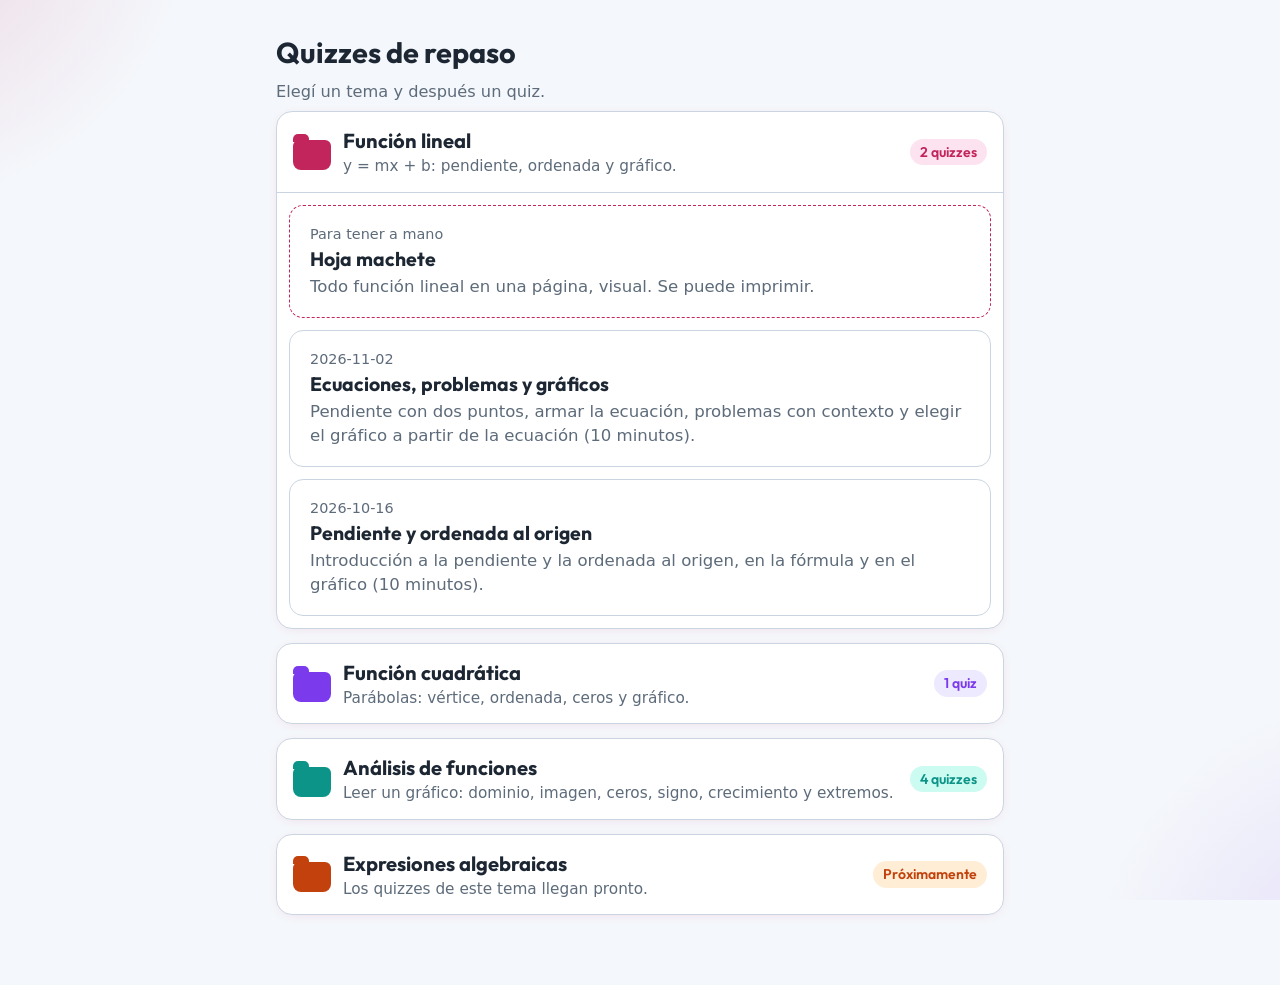
==== commit 12b80c0b: "Agregar hoja machete de función lineal (imprimible, color y blanco y negro) Página de una A4 con fór" ====
--- a/index.html
+++ b/index.html
@@ -9,7 +9,7 @@
 <link rel="preconnect" href="https://fonts.googleapis.com">
 <link rel="preconnect" href="https://fonts.gstatic.com" crossorigin>
 <link href="https://fonts.googleapis.com/css2?family=Outfit:wght@500;700;800&display=swap" rel="stylesheet">
-<link rel="stylesheet" href="style.css?v=8">
+<link rel="stylesheet" href="style.css?v=9">
 <title>Quizzes de repaso</title>
 </head>
 <body>
@@ -40,7 +40,7 @@
       const qs = man.quizzes.filter(q => q.carpeta === c.id);
       const n = qs.length ? `${qs.length} quiz${qs.length > 1 ? "zes" : ""}` : "Próximamente";
       const abierta = sel ? sel === c.id : i === 0;
-      return `<details class="folder t${i % 5}"${abierta && qs.length ? " open" : ""}><summary><span class="fi-ic" aria-hidden="true"></span><span class="ft"><b>${esc(c.titulo)}</b><small>${esc(c.descripcion || "")}</small></span><span class="chip t${i % 5}">${n}</span></summary>${qs.map(card).join("")}</details>`;
+      return `<details class="folder t${i % 5}"${abierta && qs.length ? " open" : ""}><summary><span class="fi-ic" aria-hidden="true"></span><span class="ft"><b>${esc(c.titulo)}</b><small>${esc(c.descripcion || "")}</small></span><span class="chip t${i % 5}">${n}</span></summary>${c.machete ? `<a class="item machete" href="${esc(c.machete.href)}"><div class="fe">Para tener a mano</div><div class="ti">${esc(c.machete.titulo)}</div><div class="de">${esc(c.machete.descripcion || "")}</div></a>` : ""}${qs.map(card).join("")}</details>`;
     }).join("");
   } catch (e) {
     app.innerHTML = "<h1>Quizzes de repaso</h1><p>No pude cargar la lista.</p>";
--- a/style.css
+++ b/style.css
@@ -139,3 +139,4 @@
 .folder[open]>summary{border-bottom:1px solid var(--border)}
 .folder .item{margin:12px;box-shadow:none}
 .folder .chip{white-space:nowrap}
+.item.machete{border-style:dashed;border-color:var(--accent)}
